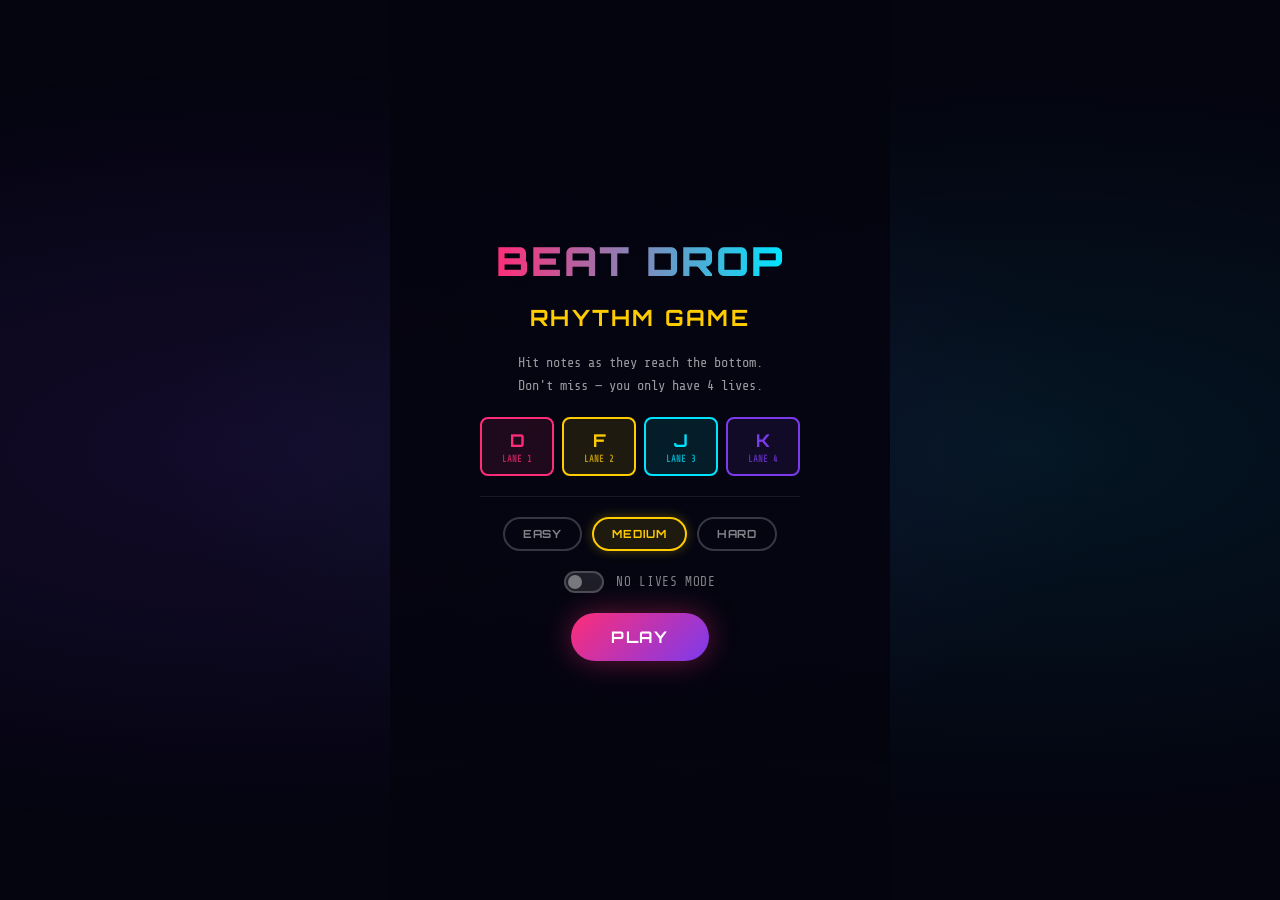
==== Rhythm Game (UI).html @ 849e256f "Create Rhythm Game (UI).html Added UI elements for main screen" ====
<!DOCTYPE html>
<html lang="en">
<head>
<meta charset="UTF-8">
<meta name="viewport" content="width=device-width, initial-scale=1.0">
<title>BEAT DROP</title>
<style>
  @import url('https://fonts.googleapis.com/css2?family=Orbitron:wght@400;700;900&family=Share+Tech+Mono&display=swap');

  :root {
    --col1: #ff2d78;
    --col2: #ffcc00;
    --col3: #00e5ff;
    --col4: #7c3aed;
    --bg: #050510;
  }

  * { margin: 0; padding: 0; box-sizing: border-box; }

  body {
    background: var(--bg);
    font-family: 'Share Tech Mono', monospace;
    color: #fff;
    height: 100vh;
    overflow: hidden;
    display: flex;
    flex-direction: column;
    align-items: center;
    justify-content: center;
  }

  body::before {
    content: '';
    position: fixed;
    inset: 0;
    background:
      radial-gradient(ellipse at 20% 50%, rgba(124,58,237,0.12) 0%, transparent 60%),
      radial-gradient(ellipse at 80% 50%, rgba(0,229,255,0.08) 0%, transparent 60%);
    pointer-events: none;
    z-index: 0;
  }

  #screen {
    position: relative;
    z-index: 1;
    display: flex;
    flex-direction: column;
    align-items: center;
    width: 100%;
    max-width: 500px;
    height: 100vh;
  }

  /* ── MENU OVERLAY ── */
  .overlay {
    position: absolute;
    inset: 0;
    display: flex;
    flex-direction: column;
    align-items: center;
    justify-content: center;
    background: rgba(5,5,16,0.92);
    z-index: 20;
    gap: 20px;
    padding: 30px;
    text-align: center;
  }

  .overlay h1 {
    font-family: 'Orbitron', sans-serif;
    font-size: 2.5rem;
    font-weight: 900;
    background: linear-gradient(90deg, var(--col1), var(--col3));
    -webkit-background-clip: text;
    -webkit-text-fill-color: transparent;
    line-height: 1.1;
    letter-spacing: 0.05em;
  }

  .overlay h2 {
    font-family: 'Orbitron', sans-serif;
    font-size: 1.4rem;
    font-weight: 700;
    color: var(--col2);
    letter-spacing: 0.1em;
  }

  .overlay p {
    font-size: 0.85rem;
    color: rgba(255,255,255,0.6);
    line-height: 1.7;
    max-width: 320px;
  }

  /* ── KEY MAP ── */
  .key-map {
    display: grid;
    grid-template-columns: repeat(4, 1fr);
    gap: 8px;
    width: 100%;
    max-width: 320px;
  }

  .key-chip {
    padding: 10px 4px;
    border-radius: 8px;
    font-family: 'Orbitron', sans-serif;
    font-size: 1.1rem;
    font-weight: 700;
    border: 2px solid;
    display: flex;
    flex-direction: column;
    align-items: center;
    gap: 3px;
  }

  .key-chip span { font-size: 0.55rem; font-family: 'Share Tech Mono', monospace; opacity: 0.7; }
  .key-chip:nth-child(1) { border-color: var(--col1); color: var(--col1); background: rgba(255,45,120,0.1); }
  .key-chip:nth-child(2) { border-color: var(--col2); color: var(--col2); background: rgba(255,204,0,0.1); }
  .key-chip:nth-child(3) { border-color: var(--col3); color: var(--col3); background: rgba(0,229,255,0.1); }
  .key-chip:nth-child(4) { border-color: var(--col4); color: var(--col4); background: rgba(124,58,237,0.1); }

  /* ── BUTTONS ── */
  .btn {
    font-family: 'Orbitron', sans-serif;
    font-size: 1rem;
    font-weight: 700;
    letter-spacing: 0.1em;
    padding: 14px 40px;
    border-radius: 50px;
    border: none;
    cursor: pointer;
    background: linear-gradient(135deg, var(--col1), var(--col4));
    color: #fff;
    box-shadow: 0 0 30px rgba(255,45,120,0.4);
    transition: transform 0.15s, box-shadow 0.15s;
  }

  .btn:hover {
    transform: scale(1.05);
    box-shadow: 0 0 45px rgba(255,45,120,0.6);
  }

  /* ── DIFFICULTY ── */
  .diff-select {
    display: flex;
    gap: 10px;
  }

  .diff-btn {
    font-family: 'Orbitron', sans-serif;
    font-size: 0.7rem;
    font-weight: 700;
    letter-spacing: 0.08em;
    padding: 8px 18px;
    border-radius: 50px;
    border: 2px solid rgba(255,255,255,0.2);
    background: transparent;
    color: rgba(255,255,255,0.5);
    cursor: pointer;
    transition: all 0.2s;
  }

  .diff-btn:hover {
    border-color: var(--col3);
    color: var(--col3);
  }

  .diff-btn.active {
    border-color: var(--col2);
    color: var(--col2);
    background: rgba(255,204,0,0.1);
    box-shadow: 0 0 12px rgba(255,204,0,0.3);
  }

  /* ── NO LIVES TOGGLE ── */
  .toggle-row {
    display: flex;
    align-items: center;
    gap: 12px;
    font-size: 0.8rem;
    color: rgba(255,255,255,0.5);
    letter-spacing: 0.05em;
  }

  .toggle {
    width: 40px;
    height: 22px;
    border-radius: 11px;
    background: rgba(255,255,255,0.1);
    border: 2px solid rgba(255,255,255,0.2);
    position: relative;
    cursor: pointer;
    transition: background 0.2s, border-color 0.2s;
  }

  .toggle::after {
    content: '';
    position: absolute;
    width: 14px;
    height: 14px;
    border-radius: 50%;
    background: rgba(255,255,255,0.4);
    top: 2px;
    left: 2px;
    transition: transform 0.2s, background 0.2s;
  }

  .toggle.on {
    background: rgba(0,229,255,0.2);
    border-color: var(--col3);
  }

  .toggle.on::after {
    transform: translateX(18px);
    background: var(--col3);
  }

  /* ── DIVIDER ── */
  .divider {
    width: 100%;
    max-width: 320px;
    height: 1px;
    background: rgba(255,255,255,0.08);
  }
</style>
</head>
<body>
<div id="screen">
  <div class="overlay" id="menu">
    <h1>BEAT DROP</h1>
    <h2>RHYTHM GAME</h2>

    <p>Hit notes as they reach the bottom.<br>Don't miss — you only have 4 lives.</p>

    <div class="key-map">
      <div class="key-chip">D<span>LANE 1</span></div>
      <div class="key-chip">F<span>LANE 2</span></div>
      <div class="key-chip">J<span>LANE 3</span></div>
      <div class="key-chip">K<span>LANE 4</span></div>
    </div>

    <div class="divider"></div>

    <div class="diff-select">
      <button class="diff-btn">EASY</button>
      <button class="diff-btn active">MEDIUM</button>
      <button class="diff-btn">HARD</button>
    </div>

    <div class="toggle-row">
      <div class="toggle" id="noLivesToggle"></div>
      NO LIVES MODE
    </div>

    <button class="btn">PLAY</button>
  </div>
</div>
</body>
</html>
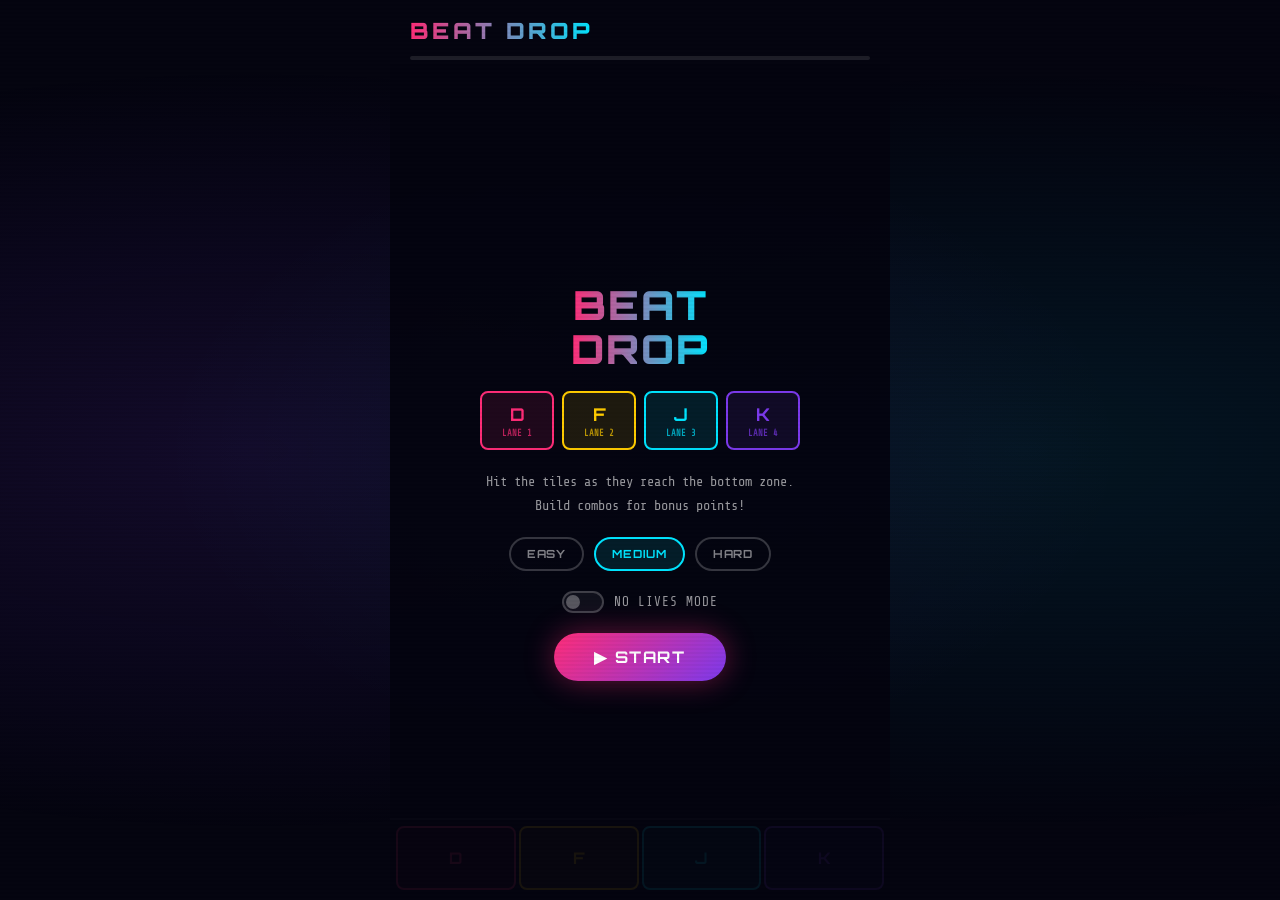
==== commit c8de8296: "Update Rhythm Game (UI).html add game screen add hit detection add end screen" ====
--- a/Rhythm Game (UI).html
+++ b/Rhythm Game (UI).html
@@ -13,6 +13,7 @@
     --col3: #00e5ff;
     --col4: #7c3aed;
     --bg: #050510;
+    --hit-zone: 80px;
   }
 
   * { margin: 0; padding: 0; box-sizing: border-box; }
@@ -47,11 +48,108 @@
     flex-direction: column;
     align-items: center;
     width: 100%;
+    height: 100vh;
+  }
+
+  #header {
+    display: flex;
+    justify-content: space-between;
+    align-items: center;
+    width: 100%;
     max-width: 500px;
-    height: 100vh;
-  }
-
-  /* ── MENU OVERLAY ── */
+    padding: 16px 20px 8px;
+    flex-shrink: 0;
+  }
+
+  #title {
+    font-family: 'Orbitron', sans-serif;
+    font-size: 1.4rem;
+    font-weight: 900;
+    letter-spacing: 0.15em;
+    background: linear-gradient(90deg, var(--col1), var(--col3));
+    -webkit-background-clip: text;
+    -webkit-text-fill-color: transparent;
+  }
+
+  #score-area { text-align: right; }
+
+  #game-wrap {
+    position: relative;
+    flex: 1;
+    width: 100%;
+    max-width: 500px;
+    overflow: hidden;
+  }
+
+  #game-canvas {
+    position: absolute;
+    inset: 0;
+    width: 100%;
+    height: 100%;
+  }
+
+  #hit-line {
+    position: absolute;
+    bottom: var(--hit-zone);
+    left: 0; right: 0;
+    height: 2px;
+    background: rgba(255,255,255,0.15);
+    z-index: 3;
+    pointer-events: none;
+  }
+
+  #keys {
+    position: absolute;
+    bottom: 0; left: 0; right: 0;
+    height: var(--hit-zone);
+    display: grid;
+    grid-template-columns: repeat(4, 1fr);
+    gap: 3px;
+    padding: 6px 6px 10px;
+    z-index: 4;
+  }
+
+  .key-btn {
+    border-radius: 8px;
+    display: flex;
+    flex-direction: column;
+    align-items: center;
+    justify-content: center;
+    font-family: 'Orbitron', sans-serif;
+    font-size: 1rem;
+    font-weight: 700;
+    cursor: pointer;
+    border: 2px solid;
+    transition: filter 0.05s, transform 0.05s;
+    user-select: none;
+    gap: 2px;
+  }
+
+  .key-label { font-size: 0.55rem; font-family: 'Share Tech Mono', monospace; opacity: 0.7; letter-spacing: 0.05em; }
+
+  .key-btn:nth-child(1) { background: rgba(255,45,120,0.15);  border-color: var(--col1); color: var(--col1); }
+  .key-btn:nth-child(2) { background: rgba(255,204,0,0.15);   border-color: var(--col2); color: var(--col2); }
+  .key-btn:nth-child(3) { background: rgba(0,229,255,0.15);   border-color: var(--col3); color: var(--col3); }
+  .key-btn:nth-child(4) { background: rgba(124,58,237,0.15);  border-color: var(--col4); color: var(--col4); }
+
+  .key-btn.pressed { filter: brightness(2.5); transform: scaleY(0.93); }
+
+  .feedback {
+    position: absolute;
+    font-family: 'Orbitron', sans-serif;
+    font-size: 1.1rem;
+    font-weight: 700;
+    pointer-events: none;
+    z-index: 10;
+    animation: feedbackAnim 0.6s ease-out forwards;
+    white-space: nowrap;
+  }
+
+  @keyframes feedbackAnim {
+    0%   { opacity: 1; transform: translateY(0) scale(1); }
+    100% { opacity: 0; transform: translateY(-50px) scale(1.3); }
+  }
+
   .overlay {
     position: absolute;
     inset: 0;
@@ -92,7 +190,6 @@
     max-width: 320px;
   }
 
-  /* ── KEY MAP ── */
   .key-map {
     display: grid;
     grid-template-columns: repeat(4, 1fr);
@@ -120,7 +217,6 @@
   .key-chip:nth-child(3) { border-color: var(--col3); color: var(--col3); background: rgba(0,229,255,0.1); }
   .key-chip:nth-child(4) { border-color: var(--col4); color: var(--col4); background: rgba(124,58,237,0.1); }
 
-  /* ── BUTTONS ── */
   .btn {
     font-family: 'Orbitron', sans-serif;
     font-size: 1rem;
@@ -136,125 +232,523 @@
     transition: transform 0.15s, box-shadow 0.15s;
   }
 
-  .btn:hover {
-    transform: scale(1.05);
-    box-shadow: 0 0 45px rgba(255,45,120,0.6);
-  }
-
-  /* ── DIFFICULTY ── */
-  .diff-select {
-    display: flex;
-    gap: 10px;
-  }
+  .btn:hover { transform: scale(1.05); box-shadow: 0 0 45px rgba(255,45,120,0.6); }
+
+  .diff-select { display: flex; gap: 10px; }
 
   .diff-btn {
     font-family: 'Orbitron', sans-serif;
     font-size: 0.7rem;
     font-weight: 700;
     letter-spacing: 0.08em;
-    padding: 8px 18px;
-    border-radius: 50px;
+    padding: 8px 16px;
+    border-radius: 20px;
     border: 2px solid rgba(255,255,255,0.2);
+    cursor: pointer;
     background: transparent;
     color: rgba(255,255,255,0.5);
-    cursor: pointer;
+    transition: all 0.15s;
+  }
+
+  .diff-btn.active { border-color: var(--col3); color: var(--col3); background: rgba(0,229,255,0.1); }
+
+
+
+  #progress-wrap { width: 100%; max-width: 500px; padding: 4px 20px; flex-shrink: 0; }
+
+  #progress-bar-bg { height: 4px; background: rgba(255,255,255,0.1); border-radius: 2px; overflow: hidden; }
+
+  #progress-bar-fill {
+    height: 100%;
+    background: linear-gradient(90deg, var(--col1), var(--col3));
+    border-radius: 2px;
+    width: 0%;
+    transition: width 0.2s linear;
+  }
+
+  #scanlines {
+    position: fixed; inset: 0;
+    background: repeating-linear-gradient(0deg, transparent, transparent 2px, rgba(0,0,0,0.03) 2px, rgba(0,0,0,0.03) 4px);
+    pointer-events: none;
+    z-index: 100;
+  }
+
+  #life-wrap { display: flex; gap: 5px; align-items: center; }
+
+  .life-pip {
+    width: 10px; height: 10px;
+    border-radius: 50%;
+    background: var(--col1);
+    box-shadow: 0 0 6px var(--col1);
     transition: all 0.2s;
   }
 
-  .diff-btn:hover {
-    border-color: var(--col3);
-    color: var(--col3);
-  }
-
-  .diff-btn.active {
-    border-color: var(--col2);
-    color: var(--col2);
-    background: rgba(255,204,0,0.1);
-    box-shadow: 0 0 12px rgba(255,204,0,0.3);
-  }
-
-  /* ── NO LIVES TOGGLE ── */
-  .toggle-row {
-    display: flex;
-    align-items: center;
-    gap: 12px;
-    font-size: 0.8rem;
-    color: rgba(255,255,255,0.5);
-    letter-spacing: 0.05em;
-  }
-
-  .toggle {
-    width: 40px;
-    height: 22px;
-    border-radius: 11px;
-    background: rgba(255,255,255,0.1);
-    border: 2px solid rgba(255,255,255,0.2);
-    position: relative;
-    cursor: pointer;
-    transition: background 0.2s, border-color 0.2s;
-  }
-
-  .toggle::after {
-    content: '';
-    position: absolute;
-    width: 14px;
-    height: 14px;
-    border-radius: 50%;
-    background: rgba(255,255,255,0.4);
-    top: 2px;
-    left: 2px;
-    transition: transform 0.2s, background 0.2s;
-  }
-
-  .toggle.on {
-    background: rgba(0,229,255,0.2);
-    border-color: var(--col3);
-  }
-
-  .toggle.on::after {
-    transform: translateX(18px);
-    background: var(--col3);
-  }
-
-  /* ── DIVIDER ── */
-  .divider {
-    width: 100%;
-    max-width: 320px;
-    height: 1px;
-    background: rgba(255,255,255,0.08);
-  }
+  .life-pip.dead { background: rgba(255,255,255,0.1); box-shadow: none; }
 </style>
 </head>
 <body>
+<div id="scanlines"></div>
 <div id="screen">
-  <div class="overlay" id="menu">
-    <h1>BEAT DROP</h1>
-    <h2>RHYTHM GAME</h2>
-
-    <p>Hit notes as they reach the bottom.<br>Don't miss — you only have 4 lives.</p>
-
-    <div class="key-map">
-      <div class="key-chip">D<span>LANE 1</span></div>
-      <div class="key-chip">F<span>LANE 2</span></div>
-      <div class="key-chip">J<span>LANE 3</span></div>
-      <div class="key-chip">K<span>LANE 4</span></div>
+
+  <div id="header">
+    <div id="title">BEAT DROP</div>
+    <div id="score-area">
     </div>
-
-    <div class="divider"></div>
-
-    <div class="diff-select">
-      <button class="diff-btn">EASY</button>
-      <button class="diff-btn active">MEDIUM</button>
-      <button class="diff-btn">HARD</button>
+  </div>
+
+  <div id="progress-wrap">
+    <div id="progress-bar-bg"><div id="progress-bar-fill"></div></div>
+  </div>
+
+  <div id="game-wrap">
+    <canvas id="game-canvas"></canvas>
+    <div id="hit-line"></div>
+
+    <button id="in-game-restart" style="position:absolute;top:8px;right:8px;z-index:15;background:rgba(255,255,255,0.07);border:1.5px solid rgba(255,255,255,0.15);color:rgba(255,255,255,0.5);font-family:'Orbitron',sans-serif;font-size:0.6rem;font-weight:700;letter-spacing:0.08em;padding:6px 10px;border-radius:20px;cursor:pointer;display:none;">↺ RESTART</button>
+
+    <div id="keys">
+      <div class="key-btn" data-col="0"><span>D</span></div>
+      <div class="key-btn" data-col="1"><span>F</span></div>
+      <div class="key-btn" data-col="2"><span>J</span></div>
+      <div class="key-btn" data-col="3"><span>K</span></div>
     </div>
 
-    <div class="toggle-row">
-      <div class="toggle" id="noLivesToggle"></div>
-      NO LIVES MODE
+    <!-- START OVERLAY -->
+    <div class="overlay" id="start-overlay">
+      <h1>BEAT<br>DROP</h1>
+      <div class="key-map">
+        <div class="key-chip">D<span>LANE 1</span></div>
+        <div class="key-chip">F<span>LANE 2</span></div>
+        <div class="key-chip">J<span>LANE 3</span></div>
+        <div class="key-chip">K<span>LANE 4</span></div>
+      </div>
+      <p>Hit the tiles as they reach the bottom zone. Build combos for bonus points!</p>
+      <div class="diff-select">
+        <button class="diff-btn" data-diff="easy">EASY</button>
+        <button class="diff-btn active" data-diff="medium">MEDIUM</button>
+        <button class="diff-btn" data-diff="hard">HARD</button>
+      </div>
+      <label style="display:flex;align-items:center;gap:10px;cursor:pointer;font-size:0.8rem;color:rgba(255,255,255,0.6);letter-spacing:0.08em;">
+        <div id="lives-toggle" style="width:42px;height:22px;border-radius:11px;border:2px solid rgba(255,255,255,0.2);background:rgba(255,255,255,0.05);position:relative;transition:all 0.2s;cursor:pointer;">
+          <div id="lives-thumb" style="width:14px;height:14px;border-radius:50%;background:rgba(255,255,255,0.3);position:absolute;top:2px;left:2px;transition:all 0.2s;"></div>
+        </div>
+        NO LIVES MODE
+      </label>
+      <button class="btn" id="start-btn">▶ START</button>
     </div>
 
-    <button class="btn">PLAY</button>
+    <!-- GAME OVER -->
+    <div class="overlay" id="gameover-overlay" style="display:none">
+      <h2>GAME OVER</h2>
+      <button class="btn" id="restart-btn">↺ PLAY AGAIN</button>
+      <button class="btn" id="menu-btn-gameover" style="background:transparent;border:2px solid rgba(255,255,255,0.2);color:rgba(255,255,255,0.6);box-shadow:none;font-size:0.85rem;padding:10px 28px;">MAIN MENU</button>
+    </div>
+
+
   </div>
+
 </div>
+
+<script>
+const canvas = document.getElementById('game-canvas');
+const ctx = canvas.getContext('2d');
+
+const COLS = 4;
+const KEYS = ['d','f','j','k'];
+const COLORS = ['#ff2d78','#ffcc00','#00e5ff','#7c3aed'];
+const GLOW   = ['rgba(255,45,120,','rgba(255,204,0,','rgba(0,229,255,','rgba(124,58,237,'];
+
+const DIFFICULTIES = {
+  easy:   { speed: 220, bpm: 70,  noteChance: 0.35 },
+  medium: { speed: 300, bpm: 100, noteChance: 0.50 },
+  hard:   { speed: 420, bpm: 140, noteChance: 0.70 },
+};
+
+let diff = 'medium';
+let running = false;
+let notes = [];
+let lives = 4;
+let songDuration = 42;
+let elapsed = 0, beatTimer = 0, lastTime = null, animId;
+let pressedKeys = {};
+let noLivesMode = false;
+let particles = [];
+
+// ---- TOGGLE ----
+document.getElementById('lives-toggle').addEventListener('click', () => {
+  noLivesMode = !noLivesMode;
+  const toggle = document.getElementById('lives-toggle');
+  const thumb  = document.getElementById('lives-thumb');
+  if (noLivesMode) {
+    toggle.style.borderColor = 'var(--col3)';
+    toggle.style.background  = 'rgba(0,229,255,0.15)';
+    thumb.style.background   = 'var(--col3)';
+    thumb.style.left         = '22px';
+    thumb.style.boxShadow    = '0 0 8px var(--col3)';
+  } else {
+    toggle.style.borderColor = 'rgba(255,255,255,0.2)';
+    toggle.style.background  = 'rgba(255,255,255,0.05)';
+    thumb.style.background   = 'rgba(255,255,255,0.3)';
+    thumb.style.left         = '2px';
+    thumb.style.boxShadow    = 'none';
+  }
+});
+
+// ---- RESIZE ----
+function resize() {
+  const wrap = document.getElementById('game-wrap');
+  canvas.width  = wrap.clientWidth;
+  canvas.height = wrap.clientHeight;
+}
+
+function hitZoneY()  { return canvas.height - 80; }
+function laneWidth() { return canvas.width / COLS; }
+
+// ---- SPAWN (tap notes only) ----
+function spawnNote(col) {
+  const noteH = 44;
+  const tooClose = notes.some(n =>
+    n.col === col && n.alive && n.y < noteH * 3
+  );
+  if (tooClose) return;
+
+  notes.push({
+    col,
+    x: col * laneWidth(),
+    y: -50,
+    w: laneWidth() - 4,
+    h: noteH,
+    speed: DIFFICULTIES[diff].speed,
+    alive: true,
+    hit: false,
+  });
+}
+
+function beatStep(dt) {
+  beatTimer += dt;
+  const interval = 60 / DIFFICULTIES[diff].bpm;
+  while (beatTimer >= interval) {
+    beatTimer -= interval;
+    const count = Math.random() < 0.3 ? 2 : 1;
+    const cols = shuffled([0,1,2,3]);
+    for (let i = 0; i < count; i++) {
+      if (Math.random() < DIFFICULTIES[diff].noteChance || count === 1)
+        spawnNote(cols[i]);
+    }
+  }
+}
+
+function shuffled(arr) {
+  const a = [...arr];
+  for (let i = a.length-1; i > 0; i--) {
+    const j = Math.floor(Math.random() * (i+1));
+    [a[i],a[j]] = [a[j],a[i]];
+  }
+  return a;
+}
+
+// ---- DRAW ----
+function drawLanes() {
+  const lw = laneWidth();
+  for (let i = 0; i < COLS; i++) {
+    ctx.fillStyle = 'rgba(255,255,255,0.02)';
+    ctx.fillRect(i * lw, 0, lw, canvas.height);
+    if (i > 0) {
+      ctx.strokeStyle = 'rgba(255,255,255,0.06)';
+      ctx.lineWidth = 1;
+      ctx.beginPath();
+      ctx.moveTo(i * lw, 0);
+      ctx.lineTo(i * lw, canvas.height);
+      ctx.stroke();
+    }
+  }
+  const hz = hitZoneY();
+  const grad = ctx.createLinearGradient(0, hz-20, 0, hz+60);
+  grad.addColorStop(0, 'rgba(255,255,255,0.00)');
+  grad.addColorStop(0.4, 'rgba(255,255,255,0.04)');
+  grad.addColorStop(1, 'rgba(255,255,255,0.00)');
+  ctx.fillStyle = grad;
+  ctx.fillRect(0, hz-20, canvas.width, 80);
+}
+
+function drawNote(n) {
+  const r = 8;
+  const c = COLORS[n.col];
+  const g = GLOW[n.col];
+  const x = n.x + 2, y = n.y, w = n.w, h = n.h;
+
+  ctx.shadowColor = c;
+  ctx.shadowBlur = 18;
+  const grad = ctx.createLinearGradient(x, y, x, y+h);
+  grad.addColorStop(0, g + '0.9)');
+  grad.addColorStop(1, g + '0.5)');
+  ctx.fillStyle = grad;
+  roundRect(ctx, x, y, w, h, r);
+  ctx.fill();
+  ctx.shadowBlur = 0;
+  ctx.strokeStyle = c;
+  ctx.lineWidth = 2;
+  ctx.beginPath();
+  ctx.moveTo(x+r, y+1);
+  ctx.lineTo(x+w-r, y+1);
+  ctx.stroke();
+  ctx.shadowBlur = 0;
+}
+
+function drawKeys() {
+  const lw = laneWidth();
+  const hz = hitZoneY();
+  KEYS.forEach((k, i) => {
+    const pressed = pressedKeys[k];
+    const c = COLORS[i];
+    const g = GLOW[i];
+    ctx.shadowColor = c;
+    ctx.shadowBlur = pressed ? 30 : 10;
+    const grad = ctx.createLinearGradient(i*lw+2, hz+2, i*lw+2, canvas.height-10);
+    grad.addColorStop(0, g + (pressed ? '0.5)' : '0.15)'));
+    grad.addColorStop(1, g + (pressed ? '0.2)' : '0.05)'));
+    ctx.fillStyle = grad;
+    roundRect(ctx, i*lw+4, hz+4, lw-8, canvas.height-hz-14, 8);
+    ctx.fill();
+    ctx.strokeStyle = c;
+    ctx.lineWidth = pressed ? 2.5 : 1.5;
+    roundRect(ctx, i*lw+4, hz+4, lw-8, canvas.height-hz-14, 8);
+    ctx.stroke();
+    ctx.shadowBlur = 0;
+    // key labels rendered by HTML buttons, not canvas
+  });
+}
+
+function roundRect(ctx, x, y, w, h, r) {
+  ctx.beginPath();
+  ctx.moveTo(x+r, y);
+  ctx.lineTo(x+w-r, y);
+  ctx.arcTo(x+w, y, x+w, y+r, r);
+  ctx.lineTo(x+w, y+h-r);
+  ctx.arcTo(x+w, y+h, x+w-r, y+h, r);
+  ctx.lineTo(x+r, y+h);
+  ctx.arcTo(x, y+h, x, y+h-r, r);
+  ctx.lineTo(x, y+r);
+  ctx.arcTo(x, y, x+r, y, r);
+  ctx.closePath();
+}
+
+// ---- GAME LOOP ----
+function loop(ts) {
+  if (!running) return;
+  if (!lastTime) lastTime = ts;
+  const dt = Math.min((ts - lastTime) / 1000, 0.1);
+  lastTime = ts;
+
+  elapsed += dt;
+  updateProgress();
+  beatStep(dt);
+
+  const hz = hitZoneY();
+
+  notes.forEach(n => { if (n.alive) n.y += n.speed * dt; });
+  notes.forEach(n => {
+    if (n.alive && !n.hit && n.y > hz + 60) {
+      n.alive = false;
+      missNote(n);
+    }
+  });
+  notes = notes.filter(n => n.alive);
+
+  // particles
+  particles.forEach(p => {
+    ctx.globalAlpha = p.alpha;
+    ctx.fillStyle = p.color;
+    ctx.shadowColor = p.color;
+    ctx.shadowBlur = 8;
+    ctx.beginPath();
+    ctx.arc(p.x, p.y, p.r, 0, Math.PI*2);
+    ctx.fill();
+    ctx.shadowBlur = 0;
+    ctx.globalAlpha = 1;
+    p.x += p.vx; p.y += p.vy; p.vy += 0.15; p.alpha -= 0.06;
+  });
+  particles = particles.filter(p => p.alpha > 0.01);
+
+  ctx.clearRect(0, 0, canvas.width, canvas.height);
+  drawLanes();
+  notes.forEach(n => drawNote(n));
+  drawKeys();
+
+  if (elapsed >= songDuration) { endGame(true); return; }
+  animId = requestAnimationFrame(loop);
+}
+
+// ---- HIT DETECTION ----
+function tryHit(col) {
+  const hz = hitZoneY();
+  const tolerance = 55;
+  let best = null, bestDist = Infinity;
+  notes.forEach(n => {
+    if (!n.alive || n.hit || n.col !== col) return;
+    const dist = Math.abs((n.y + n.h/2) - hz);
+    if (dist < tolerance && dist < bestDist) { bestDist = dist; best = n; }
+  });
+  if (!best) return;
+
+  best.hit = true;
+  best.alive = false;
+  const perfect = bestDist < 22;
+  showFeedback(best.col, perfect ? 'PERFECT!' : 'GOOD', perfect ? '#ffcc00' : '#00e5ff');
+  flashKey(col);
+  spawnParticles(best.col, hz);
+}
+
+function missNote(n) {
+  showFeedback(n.col, 'MISS', '#ff2d78');
+  if (!noLivesMode) {
+    lives--;
+    updateLives();
+    if (lives <= 0) endGame(false);
+  }
+}
+
+// ---- UI ----
+function updateProgress() {
+  document.getElementById('progress-bar-fill').style.width =
+    Math.min(elapsed / songDuration * 100, 100) + '%';
+}
+
+function updateLives() {
+  document.querySelectorAll('.life-pip').forEach((p, i) => p.classList.toggle('dead', i >= lives));
+}
+
+function flashKey(col) {
+  const btn = document.querySelector(`.key-btn[data-col="${col}"]`);
+  if (!btn) return;
+  btn.classList.add('pressed');
+  setTimeout(() => btn.classList.remove('pressed'), 120);
+}
+
+function showFeedback(col, text, color) {
+  const lw = laneWidth();
+  const wrap = document.getElementById('game-wrap');
+  const el = document.createElement('div');
+  el.className = 'feedback';
+  el.textContent = text;
+  el.style.color = color;
+  el.style.textShadow = `0 0 12px ${color}`;
+  el.style.bottom = '100px';
+  wrap.appendChild(el);
+  const elW = el.offsetWidth || 80;
+  const wrapW = wrap.clientWidth;
+  let cx = col * lw + lw/2 - elW/2;
+  cx = Math.max(6, Math.min(wrapW - elW - 6, cx));
+  el.style.left = cx + 'px';
+  setTimeout(() => el.remove(), 650);
+}
+
+function spawnParticles(col, y) {
+  const lw = laneWidth();
+  const cx = col * lw + lw/2;
+  const c = COLORS[col];
+  for (let i = 0; i < 8; i++) {
+    particles.push({
+      x: cx, y,
+      vx: (Math.random()-0.5)*4,
+      vy: (Math.random()-2)*3,
+      alpha: 1, color: c,
+      r: Math.random()*4+2,
+    });
+  }
+}
+
+// ---- GAME FLOW ----
+function startGame() {
+  notes = []; particles = [];
+  lives = 4;
+  elapsed = 0; beatTimer = 0; lastTime = null;
+  running = true;
+
+  buildLives(); updateProgress();
+
+  document.getElementById('start-overlay').style.display    = 'none';
+  document.getElementById('gameover-overlay').style.display = 'none';
+  document.getElementById('in-game-restart').style.display  = 'block';
+
+  animId = requestAnimationFrame(loop);
+}
+
+function endGame(isVictory) {
+  running = false;
+  cancelAnimationFrame(animId);
+  document.getElementById('in-game-restart').style.display = 'none';
+  document.getElementById('gameover-overlay').style.display = 'flex';
+}
+
+function buildLives() {
+  let el = document.getElementById('life-wrap');
+  if (!el) {
+    el = document.createElement('div');
+    el.id = 'life-wrap';
+    document.getElementById('score-area').appendChild(el);
+  }
+  el.innerHTML = '';
+  if (noLivesMode) { el.style.display = 'none'; return; }
+  el.style.display = 'flex';
+  for (let i = 0; i < 4; i++) {
+    const pip = document.createElement('div');
+    pip.className = 'life-pip';
+    el.appendChild(pip);
+  }
+}
+
+// ---- INPUT ----
+document.addEventListener('keydown', e => {
+  if (!running) return;
+  const col = KEYS.indexOf(e.key.toLowerCase());
+  if (col === -1 || pressedKeys[e.key.toLowerCase()]) return;
+  pressedKeys[e.key.toLowerCase()] = true;
+  tryHit(col);
+});
+
+document.addEventListener('keyup', e => {
+  pressedKeys[e.key.toLowerCase()] = false;
+});
+
+document.querySelectorAll('.key-btn').forEach(btn => {
+  const col = parseInt(btn.dataset.col);
+  btn.addEventListener('pointerdown', e => {
+    e.preventDefault();
+    if (!running) return;
+    pressedKeys[KEYS[col]] = true;
+    tryHit(col);
+  });
+  btn.addEventListener('pointerup', e => {
+    e.preventDefault();
+    pressedKeys[KEYS[col]] = false;
+  });
+});
+
+document.querySelectorAll('.diff-btn').forEach(btn => {
+  btn.addEventListener('click', () => {
+    document.querySelectorAll('.diff-btn').forEach(b => b.classList.remove('active'));
+    btn.classList.add('active');
+    diff = btn.dataset.diff;
+  });
+});
+
+document.getElementById('start-btn').addEventListener('click', startGame);
+document.getElementById('in-game-restart').addEventListener('click', startGame);
+document.getElementById('restart-btn').addEventListener('click', startGame);
+
+function showMenu() {
+  running = false;
+  cancelAnimationFrame(animId);
+  document.getElementById('gameover-overlay').style.display  = 'none';
+  document.getElementById('in-game-restart').style.display   = 'none';
+  document.getElementById('start-overlay').style.display     = 'flex';
+}
+
+document.getElementById('menu-btn-gameover').addEventListener('click', showMenu);
+
+window.addEventListener('resize', resize);
+resize();
+</script>
 </body>
-</html>+</html>
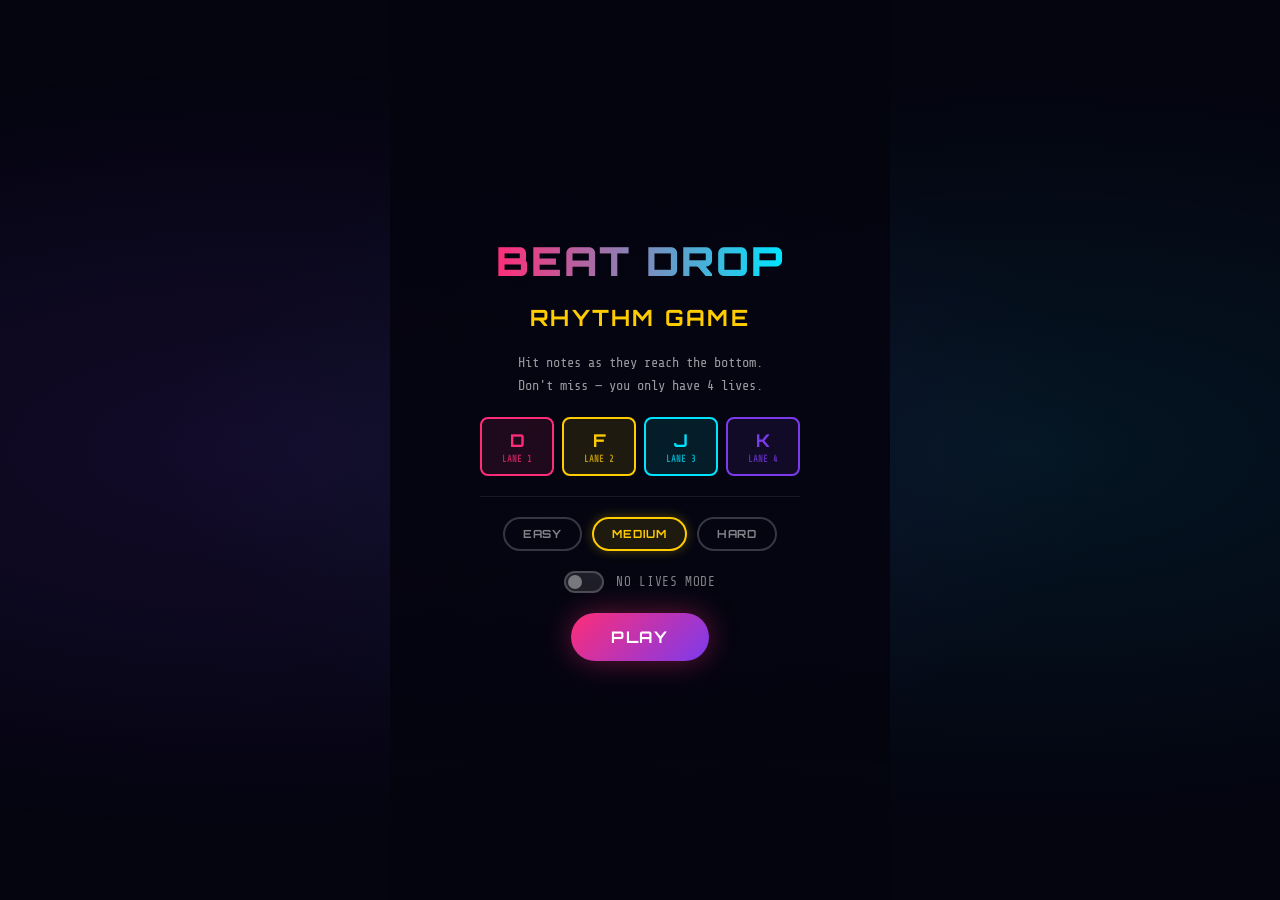
==== commit fbb5d0cc: "Revert "Update Rhythm Game (UI).html" This reverts commit c8de829689486a410b0c4ef4d3f05cf8c51d67fb." ====
--- a/Rhythm Game (UI).html
+++ b/Rhythm Game (UI).html
@@ -13,7 +13,6 @@
     --col3: #00e5ff;
     --col4: #7c3aed;
     --bg: #050510;
-    --hit-zone: 80px;
   }
 
   * { margin: 0; padding: 0; box-sizing: border-box; }
@@ -48,108 +47,11 @@
     flex-direction: column;
     align-items: center;
     width: 100%;
+    max-width: 500px;
     height: 100vh;
   }
 
-  #header {
-    display: flex;
-    justify-content: space-between;
-    align-items: center;
-    width: 100%;
-    max-width: 500px;
-    padding: 16px 20px 8px;
-    flex-shrink: 0;
-  }
-
-  #title {
-    font-family: 'Orbitron', sans-serif;
-    font-size: 1.4rem;
-    font-weight: 900;
-    letter-spacing: 0.15em;
-    background: linear-gradient(90deg, var(--col1), var(--col3));
-    -webkit-background-clip: text;
-    -webkit-text-fill-color: transparent;
-  }
-
-  #score-area { text-align: right; }
-
-  #game-wrap {
-    position: relative;
-    flex: 1;
-    width: 100%;
-    max-width: 500px;
-    overflow: hidden;
-  }
-
-  #game-canvas {
-    position: absolute;
-    inset: 0;
-    width: 100%;
-    height: 100%;
-  }
-
-  #hit-line {
-    position: absolute;
-    bottom: var(--hit-zone);
-    left: 0; right: 0;
-    height: 2px;
-    background: rgba(255,255,255,0.15);
-    z-index: 3;
-    pointer-events: none;
-  }
-
-  #keys {
-    position: absolute;
-    bottom: 0; left: 0; right: 0;
-    height: var(--hit-zone);
-    display: grid;
-    grid-template-columns: repeat(4, 1fr);
-    gap: 3px;
-    padding: 6px 6px 10px;
-    z-index: 4;
-  }
-
-  .key-btn {
-    border-radius: 8px;
-    display: flex;
-    flex-direction: column;
-    align-items: center;
-    justify-content: center;
-    font-family: 'Orbitron', sans-serif;
-    font-size: 1rem;
-    font-weight: 700;
-    cursor: pointer;
-    border: 2px solid;
-    transition: filter 0.05s, transform 0.05s;
-    user-select: none;
-    gap: 2px;
-  }
-
-  .key-label { font-size: 0.55rem; font-family: 'Share Tech Mono', monospace; opacity: 0.7; letter-spacing: 0.05em; }
-
-  .key-btn:nth-child(1) { background: rgba(255,45,120,0.15);  border-color: var(--col1); color: var(--col1); }
-  .key-btn:nth-child(2) { background: rgba(255,204,0,0.15);   border-color: var(--col2); color: var(--col2); }
-  .key-btn:nth-child(3) { background: rgba(0,229,255,0.15);   border-color: var(--col3); color: var(--col3); }
-  .key-btn:nth-child(4) { background: rgba(124,58,237,0.15);  border-color: var(--col4); color: var(--col4); }
-
-  .key-btn.pressed { filter: brightness(2.5); transform: scaleY(0.93); }
-
-  .feedback {
-    position: absolute;
-    font-family: 'Orbitron', sans-serif;
-    font-size: 1.1rem;
-    font-weight: 700;
-    pointer-events: none;
-    z-index: 10;
-    animation: feedbackAnim 0.6s ease-out forwards;
-    white-space: nowrap;
-  }
-
-  @keyframes feedbackAnim {
-    0%   { opacity: 1; transform: translateY(0) scale(1); }
-    100% { opacity: 0; transform: translateY(-50px) scale(1.3); }
-  }
-
+  /* ── MENU OVERLAY ── */
   .overlay {
     position: absolute;
     inset: 0;
@@ -190,6 +92,7 @@
     max-width: 320px;
   }
 
+  /* ── KEY MAP ── */
   .key-map {
     display: grid;
     grid-template-columns: repeat(4, 1fr);
@@ -217,6 +120,7 @@
   .key-chip:nth-child(3) { border-color: var(--col3); color: var(--col3); background: rgba(0,229,255,0.1); }
   .key-chip:nth-child(4) { border-color: var(--col4); color: var(--col4); background: rgba(124,58,237,0.1); }
 
+  /* ── BUTTONS ── */
   .btn {
     font-family: 'Orbitron', sans-serif;
     font-size: 1rem;
@@ -232,523 +136,125 @@
     transition: transform 0.15s, box-shadow 0.15s;
   }
 
-  .btn:hover { transform: scale(1.05); box-shadow: 0 0 45px rgba(255,45,120,0.6); }
-
-  .diff-select { display: flex; gap: 10px; }
+  .btn:hover {
+    transform: scale(1.05);
+    box-shadow: 0 0 45px rgba(255,45,120,0.6);
+  }
+
+  /* ── DIFFICULTY ── */
+  .diff-select {
+    display: flex;
+    gap: 10px;
+  }
 
   .diff-btn {
     font-family: 'Orbitron', sans-serif;
     font-size: 0.7rem;
     font-weight: 700;
     letter-spacing: 0.08em;
-    padding: 8px 16px;
-    border-radius: 20px;
+    padding: 8px 18px;
+    border-radius: 50px;
     border: 2px solid rgba(255,255,255,0.2);
-    cursor: pointer;
     background: transparent;
     color: rgba(255,255,255,0.5);
-    transition: all 0.15s;
-  }
-
-  .diff-btn.active { border-color: var(--col3); color: var(--col3); background: rgba(0,229,255,0.1); }
-
-
-
-  #progress-wrap { width: 100%; max-width: 500px; padding: 4px 20px; flex-shrink: 0; }
-
-  #progress-bar-bg { height: 4px; background: rgba(255,255,255,0.1); border-radius: 2px; overflow: hidden; }
-
-  #progress-bar-fill {
-    height: 100%;
-    background: linear-gradient(90deg, var(--col1), var(--col3));
-    border-radius: 2px;
-    width: 0%;
-    transition: width 0.2s linear;
-  }
-
-  #scanlines {
-    position: fixed; inset: 0;
-    background: repeating-linear-gradient(0deg, transparent, transparent 2px, rgba(0,0,0,0.03) 2px, rgba(0,0,0,0.03) 4px);
-    pointer-events: none;
-    z-index: 100;
-  }
-
-  #life-wrap { display: flex; gap: 5px; align-items: center; }
-
-  .life-pip {
-    width: 10px; height: 10px;
+    cursor: pointer;
+    transition: all 0.2s;
+  }
+
+  .diff-btn:hover {
+    border-color: var(--col3);
+    color: var(--col3);
+  }
+
+  .diff-btn.active {
+    border-color: var(--col2);
+    color: var(--col2);
+    background: rgba(255,204,0,0.1);
+    box-shadow: 0 0 12px rgba(255,204,0,0.3);
+  }
+
+  /* ── NO LIVES TOGGLE ── */
+  .toggle-row {
+    display: flex;
+    align-items: center;
+    gap: 12px;
+    font-size: 0.8rem;
+    color: rgba(255,255,255,0.5);
+    letter-spacing: 0.05em;
+  }
+
+  .toggle {
+    width: 40px;
+    height: 22px;
+    border-radius: 11px;
+    background: rgba(255,255,255,0.1);
+    border: 2px solid rgba(255,255,255,0.2);
+    position: relative;
+    cursor: pointer;
+    transition: background 0.2s, border-color 0.2s;
+  }
+
+  .toggle::after {
+    content: '';
+    position: absolute;
+    width: 14px;
+    height: 14px;
     border-radius: 50%;
-    background: var(--col1);
-    box-shadow: 0 0 6px var(--col1);
-    transition: all 0.2s;
-  }
-
-  .life-pip.dead { background: rgba(255,255,255,0.1); box-shadow: none; }
+    background: rgba(255,255,255,0.4);
+    top: 2px;
+    left: 2px;
+    transition: transform 0.2s, background 0.2s;
+  }
+
+  .toggle.on {
+    background: rgba(0,229,255,0.2);
+    border-color: var(--col3);
+  }
+
+  .toggle.on::after {
+    transform: translateX(18px);
+    background: var(--col3);
+  }
+
+  /* ── DIVIDER ── */
+  .divider {
+    width: 100%;
+    max-width: 320px;
+    height: 1px;
+    background: rgba(255,255,255,0.08);
+  }
 </style>
 </head>
 <body>
-<div id="scanlines"></div>
 <div id="screen">
-
-  <div id="header">
-    <div id="title">BEAT DROP</div>
-    <div id="score-area">
+  <div class="overlay" id="menu">
+    <h1>BEAT DROP</h1>
+    <h2>RHYTHM GAME</h2>
+
+    <p>Hit notes as they reach the bottom.<br>Don't miss — you only have 4 lives.</p>
+
+    <div class="key-map">
+      <div class="key-chip">D<span>LANE 1</span></div>
+      <div class="key-chip">F<span>LANE 2</span></div>
+      <div class="key-chip">J<span>LANE 3</span></div>
+      <div class="key-chip">K<span>LANE 4</span></div>
     </div>
+
+    <div class="divider"></div>
+
+    <div class="diff-select">
+      <button class="diff-btn">EASY</button>
+      <button class="diff-btn active">MEDIUM</button>
+      <button class="diff-btn">HARD</button>
+    </div>
+
+    <div class="toggle-row">
+      <div class="toggle" id="noLivesToggle"></div>
+      NO LIVES MODE
+    </div>
+
+    <button class="btn">PLAY</button>
   </div>
-
-  <div id="progress-wrap">
-    <div id="progress-bar-bg"><div id="progress-bar-fill"></div></div>
-  </div>
-
-  <div id="game-wrap">
-    <canvas id="game-canvas"></canvas>
-    <div id="hit-line"></div>
-
-    <button id="in-game-restart" style="position:absolute;top:8px;right:8px;z-index:15;background:rgba(255,255,255,0.07);border:1.5px solid rgba(255,255,255,0.15);color:rgba(255,255,255,0.5);font-family:'Orbitron',sans-serif;font-size:0.6rem;font-weight:700;letter-spacing:0.08em;padding:6px 10px;border-radius:20px;cursor:pointer;display:none;">↺ RESTART</button>
-
-    <div id="keys">
-      <div class="key-btn" data-col="0"><span>D</span></div>
-      <div class="key-btn" data-col="1"><span>F</span></div>
-      <div class="key-btn" data-col="2"><span>J</span></div>
-      <div class="key-btn" data-col="3"><span>K</span></div>
-    </div>
-
-    <!-- START OVERLAY -->
-    <div class="overlay" id="start-overlay">
-      <h1>BEAT<br>DROP</h1>
-      <div class="key-map">
-        <div class="key-chip">D<span>LANE 1</span></div>
-        <div class="key-chip">F<span>LANE 2</span></div>
-        <div class="key-chip">J<span>LANE 3</span></div>
-        <div class="key-chip">K<span>LANE 4</span></div>
-      </div>
-      <p>Hit the tiles as they reach the bottom zone. Build combos for bonus points!</p>
-      <div class="diff-select">
-        <button class="diff-btn" data-diff="easy">EASY</button>
-        <button class="diff-btn active" data-diff="medium">MEDIUM</button>
-        <button class="diff-btn" data-diff="hard">HARD</button>
-      </div>
-      <label style="display:flex;align-items:center;gap:10px;cursor:pointer;font-size:0.8rem;color:rgba(255,255,255,0.6);letter-spacing:0.08em;">
-        <div id="lives-toggle" style="width:42px;height:22px;border-radius:11px;border:2px solid rgba(255,255,255,0.2);background:rgba(255,255,255,0.05);position:relative;transition:all 0.2s;cursor:pointer;">
-          <div id="lives-thumb" style="width:14px;height:14px;border-radius:50%;background:rgba(255,255,255,0.3);position:absolute;top:2px;left:2px;transition:all 0.2s;"></div>
-        </div>
-        NO LIVES MODE
-      </label>
-      <button class="btn" id="start-btn">▶ START</button>
-    </div>
-
-    <!-- GAME OVER -->
-    <div class="overlay" id="gameover-overlay" style="display:none">
-      <h2>GAME OVER</h2>
-      <button class="btn" id="restart-btn">↺ PLAY AGAIN</button>
-      <button class="btn" id="menu-btn-gameover" style="background:transparent;border:2px solid rgba(255,255,255,0.2);color:rgba(255,255,255,0.6);box-shadow:none;font-size:0.85rem;padding:10px 28px;">MAIN MENU</button>
-    </div>
-
-
-  </div>
-
 </div>
-
-<script>
-const canvas = document.getElementById('game-canvas');
-const ctx = canvas.getContext('2d');
-
-const COLS = 4;
-const KEYS = ['d','f','j','k'];
-const COLORS = ['#ff2d78','#ffcc00','#00e5ff','#7c3aed'];
-const GLOW   = ['rgba(255,45,120,','rgba(255,204,0,','rgba(0,229,255,','rgba(124,58,237,'];
-
-const DIFFICULTIES = {
-  easy:   { speed: 220, bpm: 70,  noteChance: 0.35 },
-  medium: { speed: 300, bpm: 100, noteChance: 0.50 },
-  hard:   { speed: 420, bpm: 140, noteChance: 0.70 },
-};
-
-let diff = 'medium';
-let running = false;
-let notes = [];
-let lives = 4;
-let songDuration = 42;
-let elapsed = 0, beatTimer = 0, lastTime = null, animId;
-let pressedKeys = {};
-let noLivesMode = false;
-let particles = [];
-
-// ---- TOGGLE ----
-document.getElementById('lives-toggle').addEventListener('click', () => {
-  noLivesMode = !noLivesMode;
-  const toggle = document.getElementById('lives-toggle');
-  const thumb  = document.getElementById('lives-thumb');
-  if (noLivesMode) {
-    toggle.style.borderColor = 'var(--col3)';
-    toggle.style.background  = 'rgba(0,229,255,0.15)';
-    thumb.style.background   = 'var(--col3)';
-    thumb.style.left         = '22px';
-    thumb.style.boxShadow    = '0 0 8px var(--col3)';
-  } else {
-    toggle.style.borderColor = 'rgba(255,255,255,0.2)';
-    toggle.style.background  = 'rgba(255,255,255,0.05)';
-    thumb.style.background   = 'rgba(255,255,255,0.3)';
-    thumb.style.left         = '2px';
-    thumb.style.boxShadow    = 'none';
-  }
-});
-
-// ---- RESIZE ----
-function resize() {
-  const wrap = document.getElementById('game-wrap');
-  canvas.width  = wrap.clientWidth;
-  canvas.height = wrap.clientHeight;
-}
-
-function hitZoneY()  { return canvas.height - 80; }
-function laneWidth() { return canvas.width / COLS; }
-
-// ---- SPAWN (tap notes only) ----
-function spawnNote(col) {
-  const noteH = 44;
-  const tooClose = notes.some(n =>
-    n.col === col && n.alive && n.y < noteH * 3
-  );
-  if (tooClose) return;
-
-  notes.push({
-    col,
-    x: col * laneWidth(),
-    y: -50,
-    w: laneWidth() - 4,
-    h: noteH,
-    speed: DIFFICULTIES[diff].speed,
-    alive: true,
-    hit: false,
-  });
-}
-
-function beatStep(dt) {
-  beatTimer += dt;
-  const interval = 60 / DIFFICULTIES[diff].bpm;
-  while (beatTimer >= interval) {
-    beatTimer -= interval;
-    const count = Math.random() < 0.3 ? 2 : 1;
-    const cols = shuffled([0,1,2,3]);
-    for (let i = 0; i < count; i++) {
-      if (Math.random() < DIFFICULTIES[diff].noteChance || count === 1)
-        spawnNote(cols[i]);
-    }
-  }
-}
-
-function shuffled(arr) {
-  const a = [...arr];
-  for (let i = a.length-1; i > 0; i--) {
-    const j = Math.floor(Math.random() * (i+1));
-    [a[i],a[j]] = [a[j],a[i]];
-  }
-  return a;
-}
-
-// ---- DRAW ----
-function drawLanes() {
-  const lw = laneWidth();
-  for (let i = 0; i < COLS; i++) {
-    ctx.fillStyle = 'rgba(255,255,255,0.02)';
-    ctx.fillRect(i * lw, 0, lw, canvas.height);
-    if (i > 0) {
-      ctx.strokeStyle = 'rgba(255,255,255,0.06)';
-      ctx.lineWidth = 1;
-      ctx.beginPath();
-      ctx.moveTo(i * lw, 0);
-      ctx.lineTo(i * lw, canvas.height);
-      ctx.stroke();
-    }
-  }
-  const hz = hitZoneY();
-  const grad = ctx.createLinearGradient(0, hz-20, 0, hz+60);
-  grad.addColorStop(0, 'rgba(255,255,255,0.00)');
-  grad.addColorStop(0.4, 'rgba(255,255,255,0.04)');
-  grad.addColorStop(1, 'rgba(255,255,255,0.00)');
-  ctx.fillStyle = grad;
-  ctx.fillRect(0, hz-20, canvas.width, 80);
-}
-
-function drawNote(n) {
-  const r = 8;
-  const c = COLORS[n.col];
-  const g = GLOW[n.col];
-  const x = n.x + 2, y = n.y, w = n.w, h = n.h;
-
-  ctx.shadowColor = c;
-  ctx.shadowBlur = 18;
-  const grad = ctx.createLinearGradient(x, y, x, y+h);
-  grad.addColorStop(0, g + '0.9)');
-  grad.addColorStop(1, g + '0.5)');
-  ctx.fillStyle = grad;
-  roundRect(ctx, x, y, w, h, r);
-  ctx.fill();
-  ctx.shadowBlur = 0;
-  ctx.strokeStyle = c;
-  ctx.lineWidth = 2;
-  ctx.beginPath();
-  ctx.moveTo(x+r, y+1);
-  ctx.lineTo(x+w-r, y+1);
-  ctx.stroke();
-  ctx.shadowBlur = 0;
-}
-
-function drawKeys() {
-  const lw = laneWidth();
-  const hz = hitZoneY();
-  KEYS.forEach((k, i) => {
-    const pressed = pressedKeys[k];
-    const c = COLORS[i];
-    const g = GLOW[i];
-    ctx.shadowColor = c;
-    ctx.shadowBlur = pressed ? 30 : 10;
-    const grad = ctx.createLinearGradient(i*lw+2, hz+2, i*lw+2, canvas.height-10);
-    grad.addColorStop(0, g + (pressed ? '0.5)' : '0.15)'));
-    grad.addColorStop(1, g + (pressed ? '0.2)' : '0.05)'));
-    ctx.fillStyle = grad;
-    roundRect(ctx, i*lw+4, hz+4, lw-8, canvas.height-hz-14, 8);
-    ctx.fill();
-    ctx.strokeStyle = c;
-    ctx.lineWidth = pressed ? 2.5 : 1.5;
-    roundRect(ctx, i*lw+4, hz+4, lw-8, canvas.height-hz-14, 8);
-    ctx.stroke();
-    ctx.shadowBlur = 0;
-    // key labels rendered by HTML buttons, not canvas
-  });
-}
-
-function roundRect(ctx, x, y, w, h, r) {
-  ctx.beginPath();
-  ctx.moveTo(x+r, y);
-  ctx.lineTo(x+w-r, y);
-  ctx.arcTo(x+w, y, x+w, y+r, r);
-  ctx.lineTo(x+w, y+h-r);
-  ctx.arcTo(x+w, y+h, x+w-r, y+h, r);
-  ctx.lineTo(x+r, y+h);
-  ctx.arcTo(x, y+h, x, y+h-r, r);
-  ctx.lineTo(x, y+r);
-  ctx.arcTo(x, y, x+r, y, r);
-  ctx.closePath();
-}
-
-// ---- GAME LOOP ----
-function loop(ts) {
-  if (!running) return;
-  if (!lastTime) lastTime = ts;
-  const dt = Math.min((ts - lastTime) / 1000, 0.1);
-  lastTime = ts;
-
-  elapsed += dt;
-  updateProgress();
-  beatStep(dt);
-
-  const hz = hitZoneY();
-
-  notes.forEach(n => { if (n.alive) n.y += n.speed * dt; });
-  notes.forEach(n => {
-    if (n.alive && !n.hit && n.y > hz + 60) {
-      n.alive = false;
-      missNote(n);
-    }
-  });
-  notes = notes.filter(n => n.alive);
-
-  // particles
-  particles.forEach(p => {
-    ctx.globalAlpha = p.alpha;
-    ctx.fillStyle = p.color;
-    ctx.shadowColor = p.color;
-    ctx.shadowBlur = 8;
-    ctx.beginPath();
-    ctx.arc(p.x, p.y, p.r, 0, Math.PI*2);
-    ctx.fill();
-    ctx.shadowBlur = 0;
-    ctx.globalAlpha = 1;
-    p.x += p.vx; p.y += p.vy; p.vy += 0.15; p.alpha -= 0.06;
-  });
-  particles = particles.filter(p => p.alpha > 0.01);
-
-  ctx.clearRect(0, 0, canvas.width, canvas.height);
-  drawLanes();
-  notes.forEach(n => drawNote(n));
-  drawKeys();
-
-  if (elapsed >= songDuration) { endGame(true); return; }
-  animId = requestAnimationFrame(loop);
-}
-
-// ---- HIT DETECTION ----
-function tryHit(col) {
-  const hz = hitZoneY();
-  const tolerance = 55;
-  let best = null, bestDist = Infinity;
-  notes.forEach(n => {
-    if (!n.alive || n.hit || n.col !== col) return;
-    const dist = Math.abs((n.y + n.h/2) - hz);
-    if (dist < tolerance && dist < bestDist) { bestDist = dist; best = n; }
-  });
-  if (!best) return;
-
-  best.hit = true;
-  best.alive = false;
-  const perfect = bestDist < 22;
-  showFeedback(best.col, perfect ? 'PERFECT!' : 'GOOD', perfect ? '#ffcc00' : '#00e5ff');
-  flashKey(col);
-  spawnParticles(best.col, hz);
-}
-
-function missNote(n) {
-  showFeedback(n.col, 'MISS', '#ff2d78');
-  if (!noLivesMode) {
-    lives--;
-    updateLives();
-    if (lives <= 0) endGame(false);
-  }
-}
-
-// ---- UI ----
-function updateProgress() {
-  document.getElementById('progress-bar-fill').style.width =
-    Math.min(elapsed / songDuration * 100, 100) + '%';
-}
-
-function updateLives() {
-  document.querySelectorAll('.life-pip').forEach((p, i) => p.classList.toggle('dead', i >= lives));
-}
-
-function flashKey(col) {
-  const btn = document.querySelector(`.key-btn[data-col="${col}"]`);
-  if (!btn) return;
-  btn.classList.add('pressed');
-  setTimeout(() => btn.classList.remove('pressed'), 120);
-}
-
-function showFeedback(col, text, color) {
-  const lw = laneWidth();
-  const wrap = document.getElementById('game-wrap');
-  const el = document.createElement('div');
-  el.className = 'feedback';
-  el.textContent = text;
-  el.style.color = color;
-  el.style.textShadow = `0 0 12px ${color}`;
-  el.style.bottom = '100px';
-  wrap.appendChild(el);
-  const elW = el.offsetWidth || 80;
-  const wrapW = wrap.clientWidth;
-  let cx = col * lw + lw/2 - elW/2;
-  cx = Math.max(6, Math.min(wrapW - elW - 6, cx));
-  el.style.left = cx + 'px';
-  setTimeout(() => el.remove(), 650);
-}
-
-function spawnParticles(col, y) {
-  const lw = laneWidth();
-  const cx = col * lw + lw/2;
-  const c = COLORS[col];
-  for (let i = 0; i < 8; i++) {
-    particles.push({
-      x: cx, y,
-      vx: (Math.random()-0.5)*4,
-      vy: (Math.random()-2)*3,
-      alpha: 1, color: c,
-      r: Math.random()*4+2,
-    });
-  }
-}
-
-// ---- GAME FLOW ----
-function startGame() {
-  notes = []; particles = [];
-  lives = 4;
-  elapsed = 0; beatTimer = 0; lastTime = null;
-  running = true;
-
-  buildLives(); updateProgress();
-
-  document.getElementById('start-overlay').style.display    = 'none';
-  document.getElementById('gameover-overlay').style.display = 'none';
-  document.getElementById('in-game-restart').style.display  = 'block';
-
-  animId = requestAnimationFrame(loop);
-}
-
-function endGame(isVictory) {
-  running = false;
-  cancelAnimationFrame(animId);
-  document.getElementById('in-game-restart').style.display = 'none';
-  document.getElementById('gameover-overlay').style.display = 'flex';
-}
-
-function buildLives() {
-  let el = document.getElementById('life-wrap');
-  if (!el) {
-    el = document.createElement('div');
-    el.id = 'life-wrap';
-    document.getElementById('score-area').appendChild(el);
-  }
-  el.innerHTML = '';
-  if (noLivesMode) { el.style.display = 'none'; return; }
-  el.style.display = 'flex';
-  for (let i = 0; i < 4; i++) {
-    const pip = document.createElement('div');
-    pip.className = 'life-pip';
-    el.appendChild(pip);
-  }
-}
-
-// ---- INPUT ----
-document.addEventListener('keydown', e => {
-  if (!running) return;
-  const col = KEYS.indexOf(e.key.toLowerCase());
-  if (col === -1 || pressedKeys[e.key.toLowerCase()]) return;
-  pressedKeys[e.key.toLowerCase()] = true;
-  tryHit(col);
-});
-
-document.addEventListener('keyup', e => {
-  pressedKeys[e.key.toLowerCase()] = false;
-});
-
-document.querySelectorAll('.key-btn').forEach(btn => {
-  const col = parseInt(btn.dataset.col);
-  btn.addEventListener('pointerdown', e => {
-    e.preventDefault();
-    if (!running) return;
-    pressedKeys[KEYS[col]] = true;
-    tryHit(col);
-  });
-  btn.addEventListener('pointerup', e => {
-    e.preventDefault();
-    pressedKeys[KEYS[col]] = false;
-  });
-});
-
-document.querySelectorAll('.diff-btn').forEach(btn => {
-  btn.addEventListener('click', () => {
-    document.querySelectorAll('.diff-btn').forEach(b => b.classList.remove('active'));
-    btn.classList.add('active');
-    diff = btn.dataset.diff;
-  });
-});
-
-document.getElementById('start-btn').addEventListener('click', startGame);
-document.getElementById('in-game-restart').addEventListener('click', startGame);
-document.getElementById('restart-btn').addEventListener('click', startGame);
-
-function showMenu() {
-  running = false;
-  cancelAnimationFrame(animId);
-  document.getElementById('gameover-overlay').style.display  = 'none';
-  document.getElementById('in-game-restart').style.display   = 'none';
-  document.getElementById('start-overlay').style.display     = 'flex';
-}
-
-document.getElementById('menu-btn-gameover').addEventListener('click', showMenu);
-
-window.addEventListener('resize', resize);
-resize();
-</script>
 </body>
-</html>
+</html>
